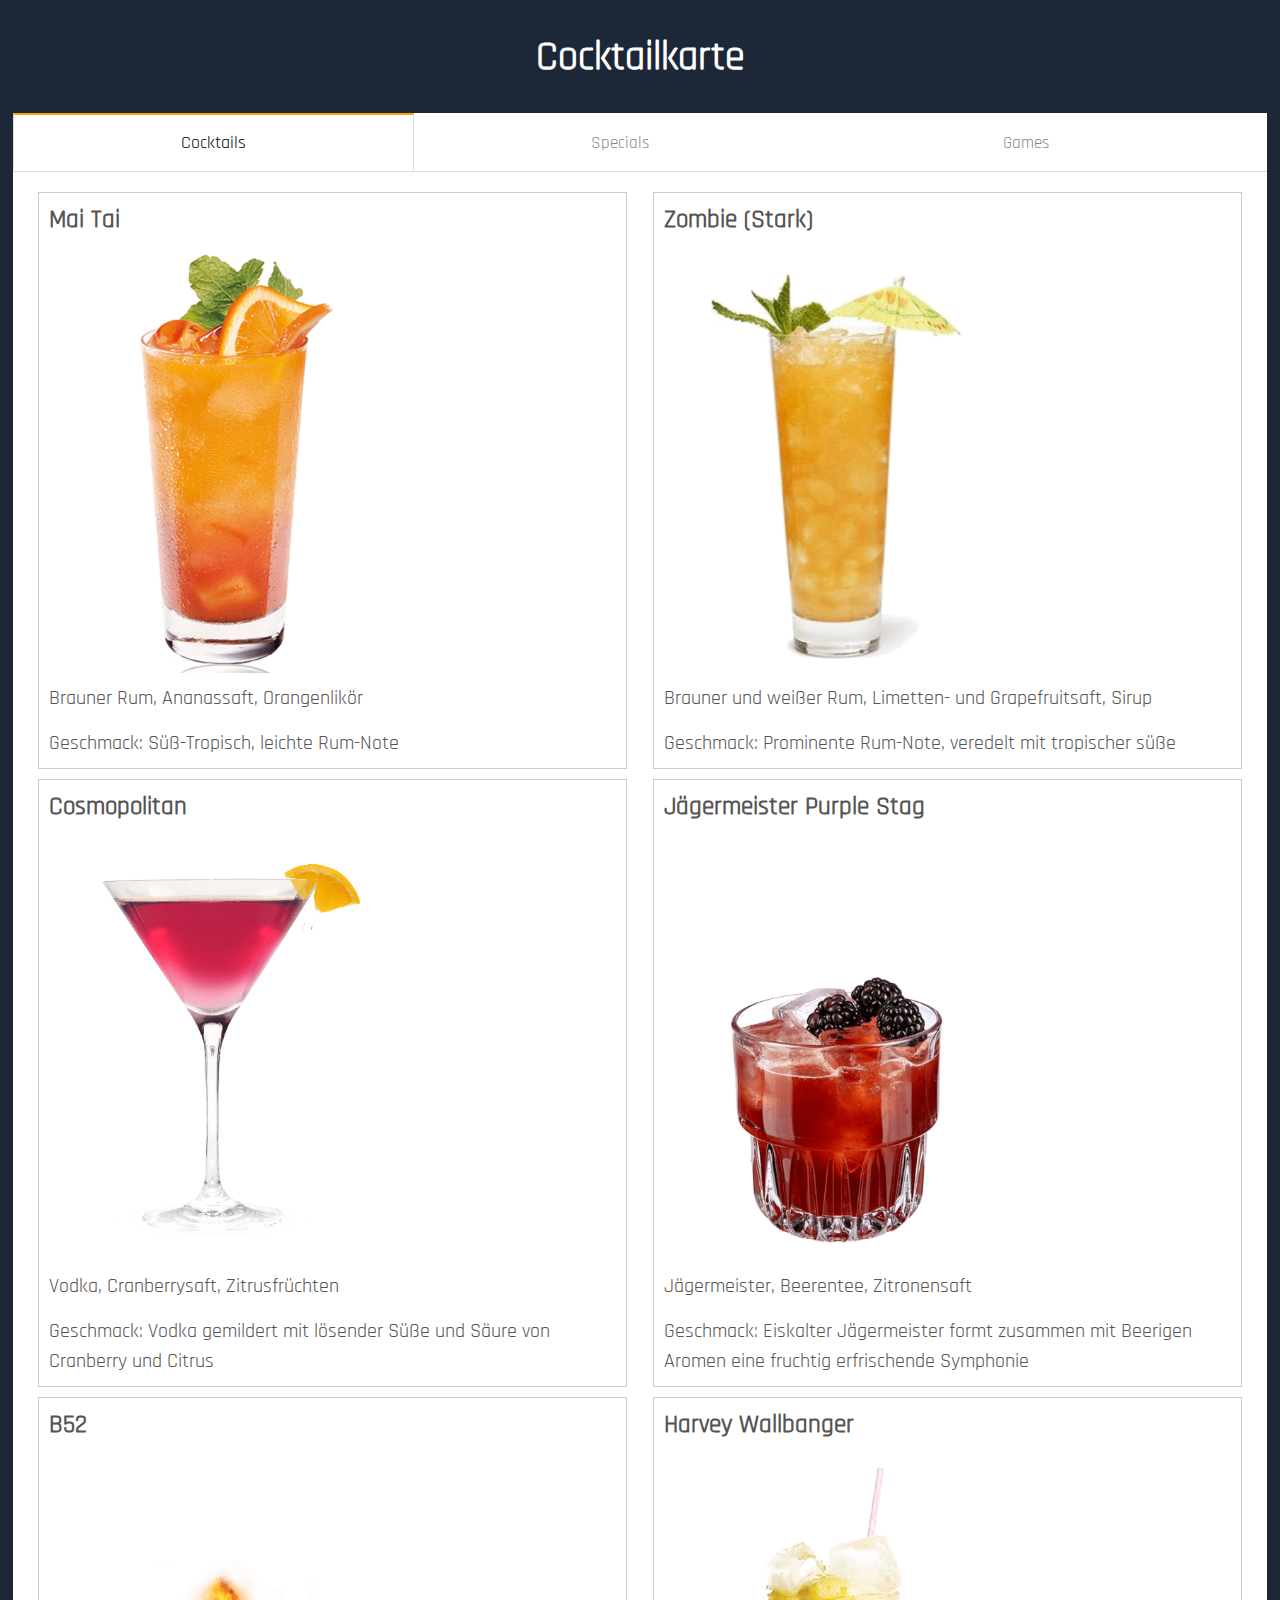
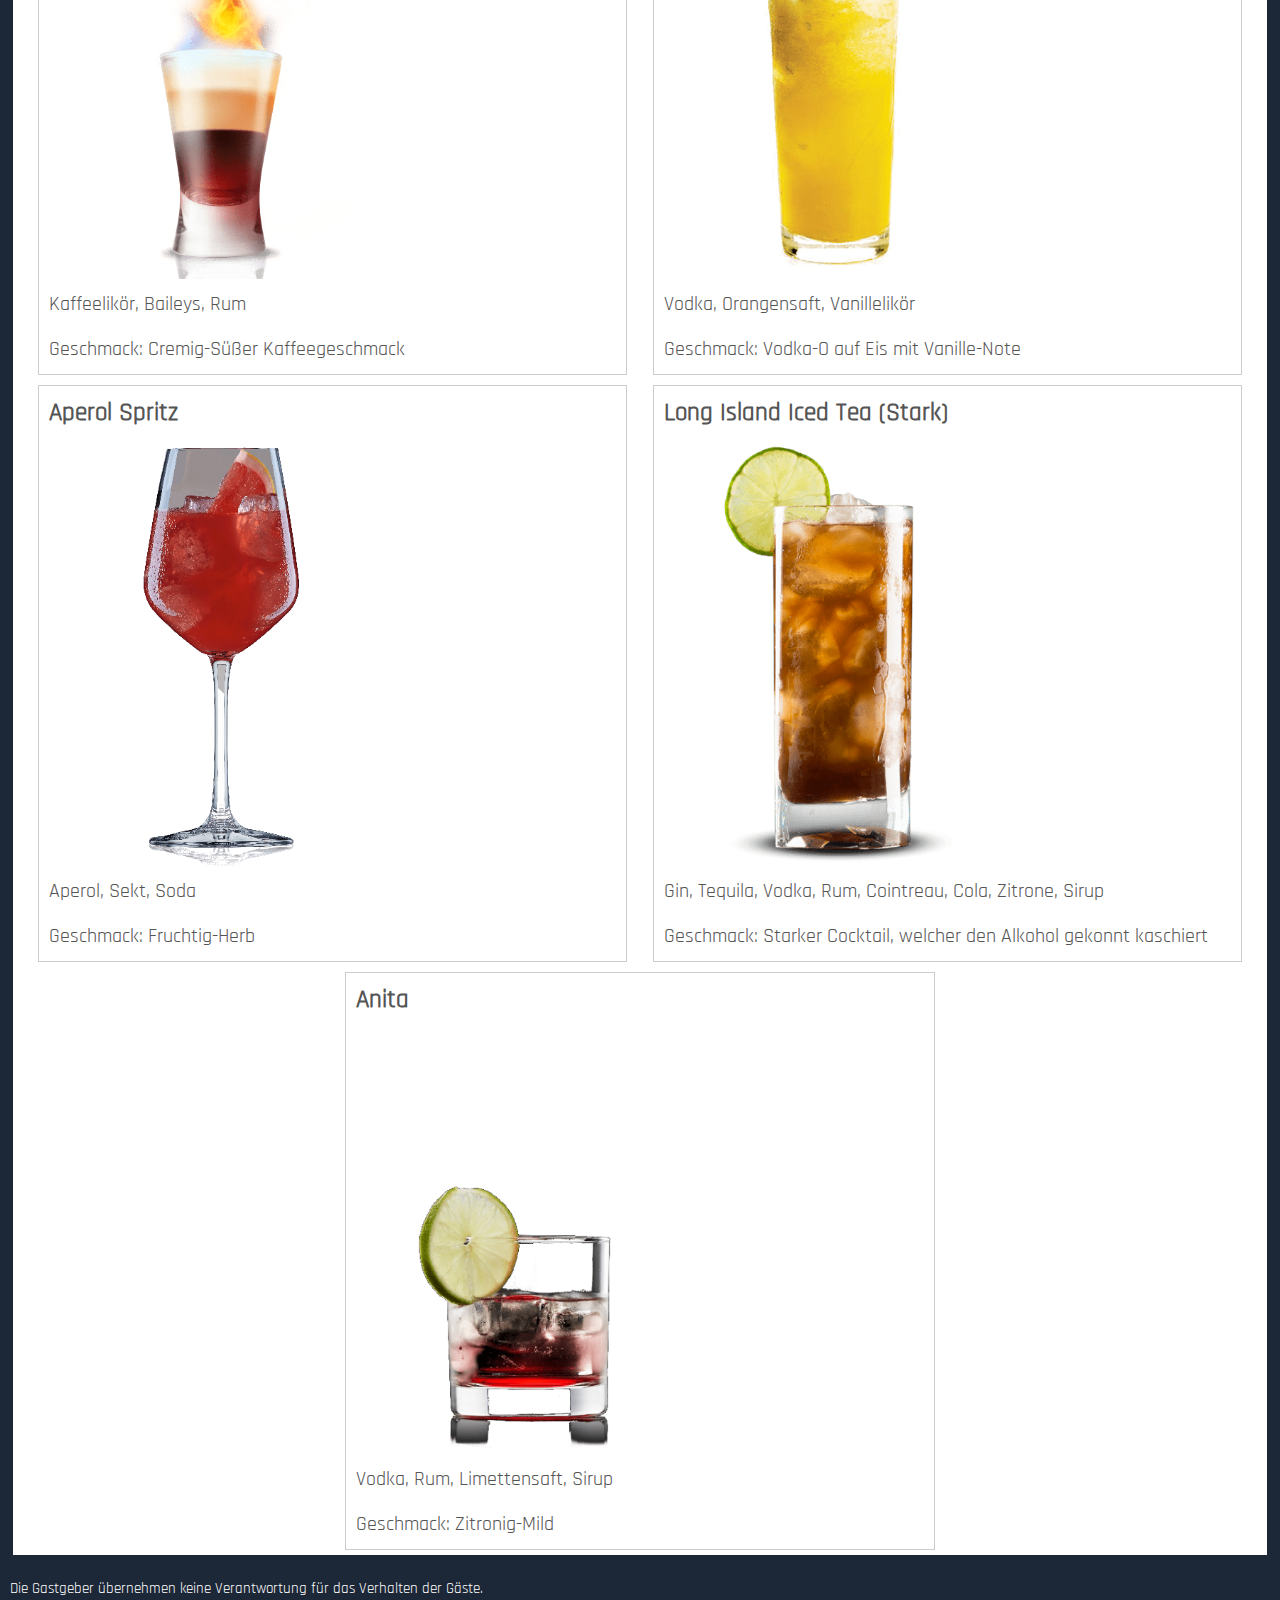
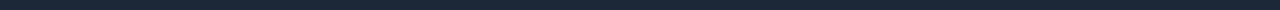
==== index.html @ fa5d76e1 "Removed out of stock" ====
<!doctype html>
<html class="no-js" lang="de">

<head>
  <meta charset="utf-8">

  <meta name="description" content="">
  <meta name="viewport" content="width=device-width, initial-scale=1">

  <meta property="og:title" content="">
  <meta property="og:type" content="">
  <meta property="og:url" content="">
  <meta property="og:image" content="">

  <link rel="manifest" href="site.webmanifest">
  <link rel="apple-touch-icon" href="icon.png">

  <link rel="stylesheet" href="css/normalize.css">
  <link rel="stylesheet" href="css/main.css">

  <meta name="theme-color" content="#fafafa">
  <title>Cocktailkarte</title>
  <style>
    /* Fonts */

    @font-face {
      font-family: 'Rajdhani';
      src: url(fonts/Rajdhani-Regular.ttf) format("truetype");
    }

    body {
      font-family: Rajdhani, sans-serif;
    }

    h1 {
      text-align: center;
      margin-top: 30px;
      font-size: 40px;
      color: #ffffff;
    }

    h2 {
      color: #cc0000;
      margin-top: 40px;
      margin-bottom: 10px;
    }
  </style>
</head>

<body>
<!DOCTYPE html>

<!-- Überschrift -->
<h1>Cocktailkarte</h1>

<main>

  <input id="tab1" type="radio" name="tabs" checked>
  <label for="tab1">Cocktails</label>

  <input id="tab2" type="radio" name="tabs">
  <label for="tab2">Specials</label>

  <input id="tab3" type="radio" name="tabs">
  <label for="tab3">Games</label>

  <!-- Cocktails -->
  <section id="content1">
    <div class="container">

      <div class="row">
        <div class="card">
          <h3>Mai Tai</h3>
          <img src="img/maitai.png" alt="Mai Tai">
          <p>Brauner Rum, Ananassaft, Orangenlikör</p>
          <p class="taste">Geschmack: Süß-Tropisch, leichte Rum-Note</p>
        </div>

        <div class="card">
          <h3>Zombie (Stark)</h3>
          <img src="img/zombie.png" alt="Mai Tai">
          <p>Brauner und weißer Rum, Limetten- und Grapefruitsaft, Sirup</p>
          <p class="taste">Geschmack: Prominente Rum-Note, veredelt mit tropischer süße</p>
        </div>
      </div>

      <div class="row">
        <div class="card">
          <h3>Cosmopolitan</h3>
          <img src="img/cosmopolitan.png" alt="Cosmopolitan">
          <p>Vodka, Cranberrysaft, Zitrusfrüchten</p>
          <p class="taste">Geschmack: Vodka gemildert mit lösender Süße und Säure von Cranberry und Citrus</p>
        </div>

        <div class="card">
          <h3>Jägermeister Purple Stag</h3>
          <img src="img/purplestag.png" alt="Jägermeister Purple Stag">
          <p>Jägermeister, Beerentee, Zitronensaft</p>
          <p class="taste">Geschmack: Eiskalter Jägermeister formt zusammen mit Beerigen Aromen eine fruchtig erfrischende Symphonie</p>
        </div>
      </div>

      <div class="row">
        <div class="card">
          <h3>B52</h3>
          <img src="img/b52.png" alt="B52">
          <p>Kaffeelikör, Baileys, Rum</p>
          <p class="taste">Geschmack: Cremig-Süßer Kaffeegeschmack</p>
        </div>

        <div class="card">
          <h3>Harvey Wallbanger</h3>
          <img src="img/harveywallbanger.png" alt="Harvey Wallbanger">
          <p>Vodka, Orangensaft, Vanillelikör</p>
          <p class="taste">Geschmack: Vodka-O auf Eis mit Vanille-Note</p>
        </div>
      </div>

      <div class="row">
        <div class="card">
          <h3>Aperol Spritz</h3>
          <img src="img/campariamalfi.png" alt="Aperol Spritz">
          <p>Aperol, Sekt, Soda</p>
          <p class="taste">Geschmack: Fruchtig-Herb</p>
        </div>

        <div class="card">
          <h3>Long Island Iced Tea (Stark)</h3>
          <img src="img/longislandicedtea.png" alt="Long Island Iced Tea">
          <p>Gin, Tequila, Vodka, Rum, Cointreau, Cola, Zitrone, Sirup</p>
          <p class="taste">Geschmack: Starker Cocktail, welcher den Alkohol gekonnt kaschiert</p>
        </div>
      </div>

      <div class="row">
        <div class="card">
          <h3>Anita</h3>
          <img src="img/anita.png" alt="Anita">
          <p>Vodka, Rum, Limettensaft, Sirup</p>
          <p class="taste">Geschmack: Zitronig-Mild</p>
        </div>
      </div>
    </div>
  </section>

  <!-- Specials -->
  <section id="content2">
    <div class="row">
      <div class="card">
        <h3>Nörten-Hardenberger</h3>
        <img src="img/noerten.png" alt="Nörten-Hardenberger">
        <p>Sehr gutes, preisgünstiges Bier</p>
        <p class="taste">Geschmack: Süffig leichter Pils-Geschmack</p>
      </div>

      <div class="card">
        <h3>Jägermeister</h3>
        <img src="img/jaegermeister.png" alt="Jägermeister">
        <p>Der Kräuterlikör</p>
        <p class="taste">Geschmack: 56 Kräuter vereint in einer geheimen Rezeptur sorgen seit Jahrzehnten für ein
          exorbitantes Geschmackserlebnis
        </p>
      </div>
    </div>

    <div class="row">
      <div class="card">
        <h3>Turbine</h3>
        <img src="img/C2-Intox.png" alt="Turbine">
        <p>Doppelkorn, Krümeltee, Wasser</p>
        <p class="taste">Geschmack: Sehr süß, sehr stark</p>
      </div>
    </div>

  </section>

  <!-- Games -->
  <section id="content3">
    <div class="row">
      <div class="card">
        <h3>Mario-Kart 8 Deluxe</h3>
        <img src="img/mk8.png" alt="Mario-Kart 8 Deluxe">
      </div>

      <div class="card">
        <h3>Street Fighter III: Third Strike</h3>
        <img src="img/3rd%20strike.png" alt="Street Fighter III: Third Strike">
      </div>
    </div>

    <div class="row">
      <div class="card">
        <h3>Mortal Kombat X</h3>
        <img src="img/mortalkombat.png" alt="Mortal Kombat X">
      </div>
    </div>
  </section>

</main>

<!-- Disclaimer -->
<footer>Die Gastgeber übernehmen keine Verantwortung für das Verhalten der Gäste.</footer>

</body>
</html>
---- css/main.css ----
/*! HTML5 Boilerplate v8.0.0 | MIT License | https://html5boilerplate.com/ */

/* main.css 2.1.0 | MIT License | https://github.com/h5bp/main.css#readme */

/* ==========================================================================
   Base styles: opinionated defaults
   ========================================================================== */

html {
  color: #222;
  line-height: 1.4;
  font-size: 20px;
}

.row {
  display: flex;
  justify-content: space-evenly;
  margin-bottom: 5px;
}

.timpr {
  color: #222;
  line-height: 1.4;
  font-size: 20px;
  text-align: center;
  margin-top: 30px;
}

.card {
  width: 47%;
  border: 1px solid #ccc;
  padding: 10px;
  margin-bottom: 5px;
  overflow:hidden;
}

.card img{
  /*style="object-fit: cover; width: 200px; height: 350px;"*/
  position: relative;
  left: 30px;
  width: 50%;
  margin: 10px 0;
  border-radius: 8px;
  transition: transform .2s;
}

.card img:hover{
  transform: scale(1.1);
}

.card h3 {
  margin-top: 0;
  font-size: 25px;
}

.card p {
  margin-bottom: 0;
  font-size: 20px;
}

.card .taste {
  margin-top: 15px;
  position: relative;

}

/*########### TABS ############*/

*, *:before, *:after {
  margin: 0;
  padding: 0;
  box-sizing: border-box;
}

html, body {
  height: 100%;
}

body {
  color: #555;
  background: #1C2737;
}

p {
  margin: 0 0 20px;
  line-height: 1.5;
}

footer {
  color: #ffffff;
  font-size: 15px;
  margin: 0 0 20px;
  line-height: 1.5;
  padding: 10px;
}

main {
  min-width: 320px;
  padding: 0;
  margin: 1%;
  background: #fff;
}

section {
  display: none;
  font-size: 20px;
  padding: 20px 0 0;
  border-top: 1px solid #ddd;
}

input {
  display: none;
}

label {
  width: 32%;
  display: inline-block;
  font-size: 17px;
  margin: 0 0 -1px;
  padding: 15px 25px;
  text-align: center;
  color: #888;
  border: 1px solid transparent;
}

label:hover {
  color: #888;
  cursor: pointer;
}

input:checked + label {
  color: #000;
  font-size: 18px;
  border: 1px solid #ddd;
  border-top: 2px solid orange;
  border-bottom: 1px solid #fff;
}

#tab1:checked ~ #content1,
#tab2:checked ~ #content2,
#tab3:checked ~ #content3 {
  display: block;
}

@media screen and (max-width: 50px) {
  label {
    font-size: 0;
  }

  label:before {
    margin: 0;
    font-size: 18px;
  }
}
@media screen and (max-width: 400px) {
  label {
    padding: 15px;
  }
}

/*########### TABS END ###############*/

/* Go from zero to full opacity */
@keyframes fadeEffect {
  from {opacity: 0;}
  to {opacity: 1;}
}

/*
 * Customize the background color to match your design.
 */

::-moz-selection {
  background: #b3d4fc;
  text-shadow: none;
}

::selection {
  background: #b3d4fc;
  text-shadow: none;
}

/*
 * A better looking default horizontal rule
 */

hr {
  display: block;
  height: 1px;
  border: 0;
  border-top: 1px solid #ccc;
  margin: 1em 0;
  padding: 0;
}

/*
 * Remove the gap between audio, canvas, iframes,
 * images, videos and the bottom of their containers:
 * https://github.com/h5bp/html5-boilerplate/issues/440
 */

audio,
canvas,
iframe,
img,
svg,
video {
  vertical-align: middle;
}

/*
 * Remove default fieldset styles.
 */

fieldset {
  border: 0;
  margin: 0;
  padding: 0;
}

/*
 * Allow only vertical resizing of textareas.
 */

textarea {
  resize: vertical;
}

/*
 * Hide visually and from screen readers
 */

.hidden,
[hidden] {
  display: none !important;
}

.sr-only {
  border: 0;
  clip: rect(0, 0, 0, 0);
  height: 1px;
  margin: -1px;
  overflow: hidden;
  padding: 0;
  position: absolute;
  white-space: nowrap;
  width: 1px;
  /* 1 */
}

/*
 * Extends the .sr-only class to allow the element
 * to be focusable when navigated to via the keyboard:
 * https://www.drupal.org/node/897638
 */

.sr-only.focusable:active,
.sr-only.focusable:focus {
  clip: auto;
  height: auto;
  margin: 0;
  overflow: visible;
  position: static;
  white-space: inherit;
  width: auto;
}

/*
 * Hide visually and from screen readers, but maintain layout
 */

.invisible {
  visibility: hidden;
}

/*
 * Clearfix: contain floats
 *
 * For modern browsers
 * 1. The space content is one way to avoid an Opera bug when the
 *    `contenteditable` attribute is included anywhere else in the document.
 *    Otherwise it causes space to appear at the top and bottom of elements
 *    that receive the `clearfix` class.
 * 2. The use of `table` rather than `block` is only necessary if using
 *    `:before` to contain the top-margins of child elements.
 */

.clearfix::before,
.clearfix::after {
  content: " ";
  display: table;
}

.clearfix::after {
  clear: both;
}

/* ==========================================================================
   EXAMPLE Media Queries for Responsive Design.
   These examples override the primary ('mobile first') styles.
   Modify as content requires.
   ========================================================================== */

@media only screen and (min-width: 35em) {
  /* Style adjustments for viewports that meet the condition */
}

@media print,
  (-webkit-min-device-pixel-ratio: 1.25),
  (min-resolution: 1.25dppx),
  (min-resolution: 120dpi) {
  /* Style adjustments for high resolution devices */
}

/* ==========================================================================
   Print styles.
   Inlined to avoid the additional HTTP request:
   https://www.phpied.com/delay-loading-your-print-css/
   ========================================================================== */

@media print {
  *,
  *::before,
  *::after {
    background: #fff !important;
    color: #000 !important;
    /* Black prints faster */
    box-shadow: none !important;
    text-shadow: none !important;
  }

  a,
  a:visited {
    text-decoration: underline;
  }

  a[href]::after {
    content: " (" attr(href) ")";
  }

  abbr[title]::after {
    content: " (" attr(title) ")";
  }

  /*
   * Don't show links that are fragment identifiers,
   * or use the `javascript:` pseudo protocol
   */
  a[href^="#"]::after,
  a[href^="javascript:"]::after {
    content: "";
  }

  pre {
    white-space: pre-wrap !important;
  }

  pre,
  blockquote {
    border: 1px solid #999;
    page-break-inside: avoid;
  }

  thead {
    display: table-header-group;
  }

  tr,
  img {
    page-break-inside: avoid;
  }

  p,
  h2,
  h3 {
    orphans: 3;
    widows: 3;
  }

  h2,
  h3 {
    page-break-after: avoid;
  }
}
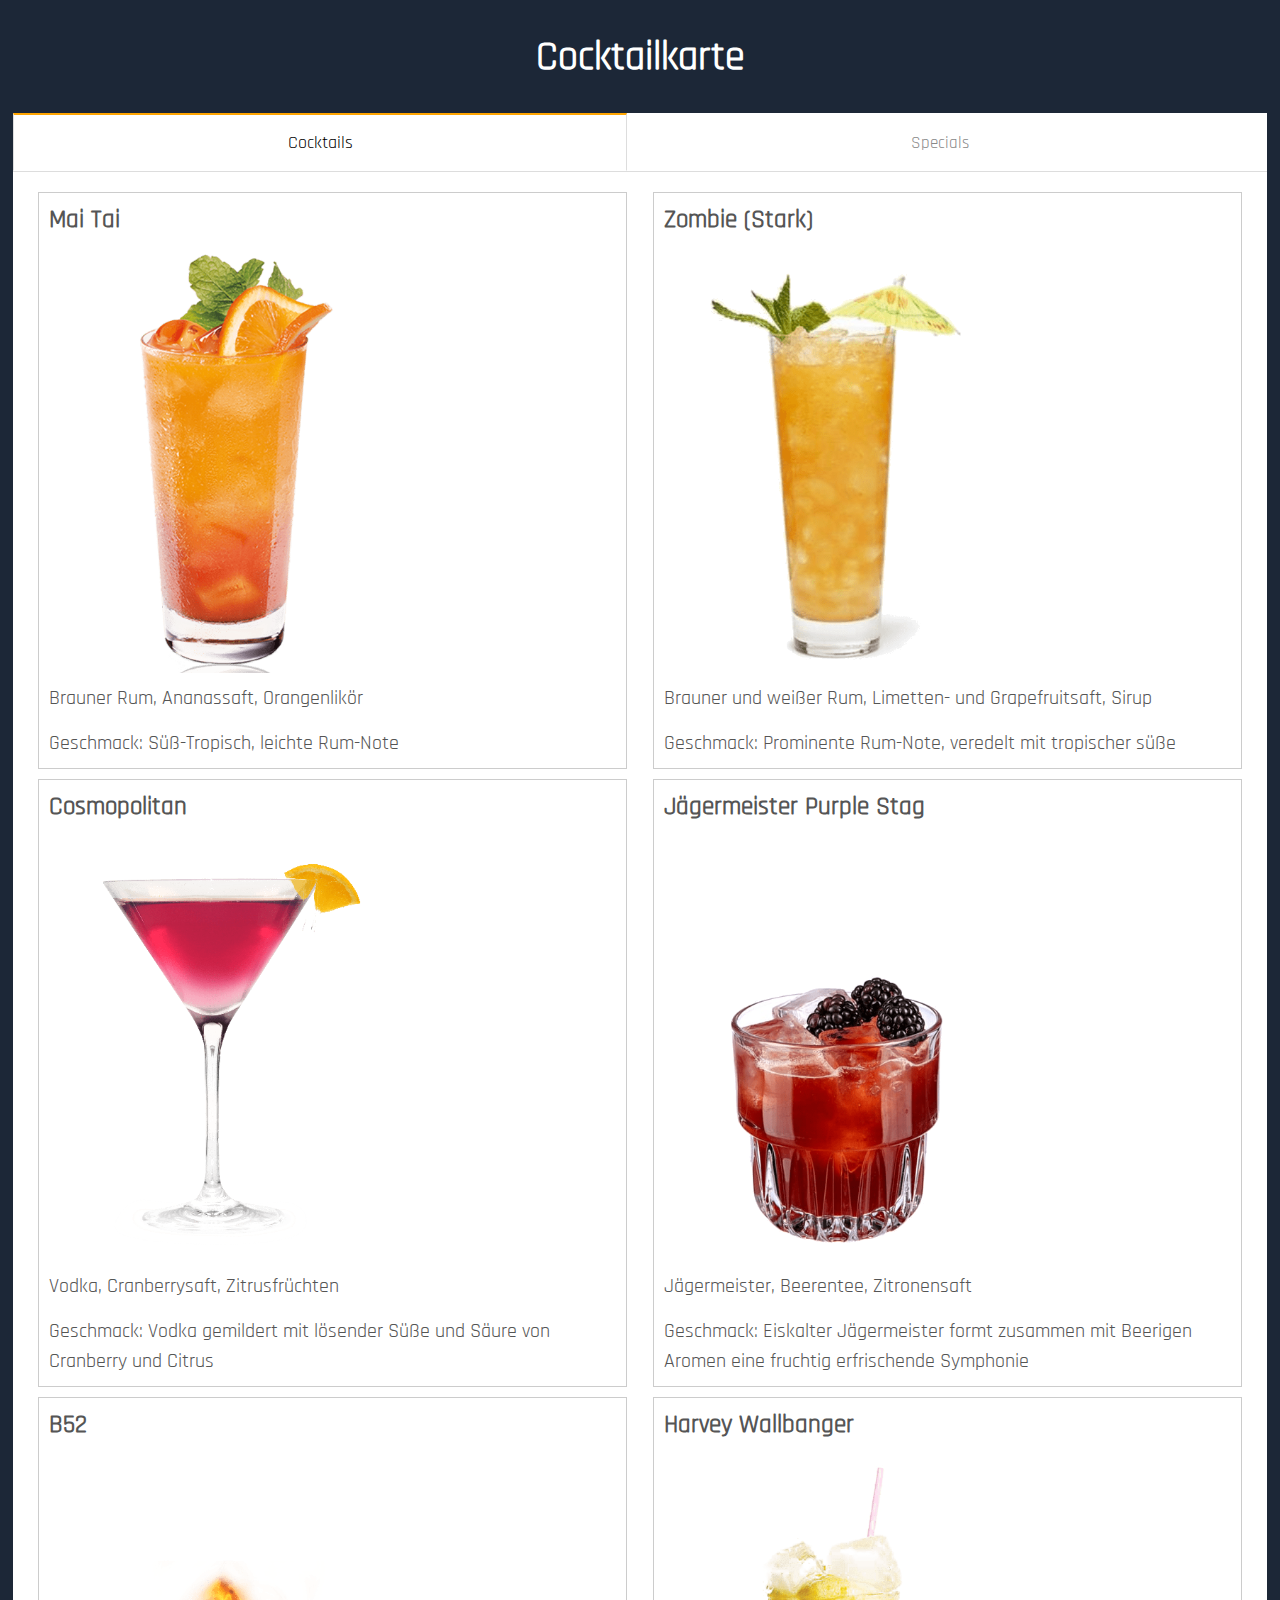
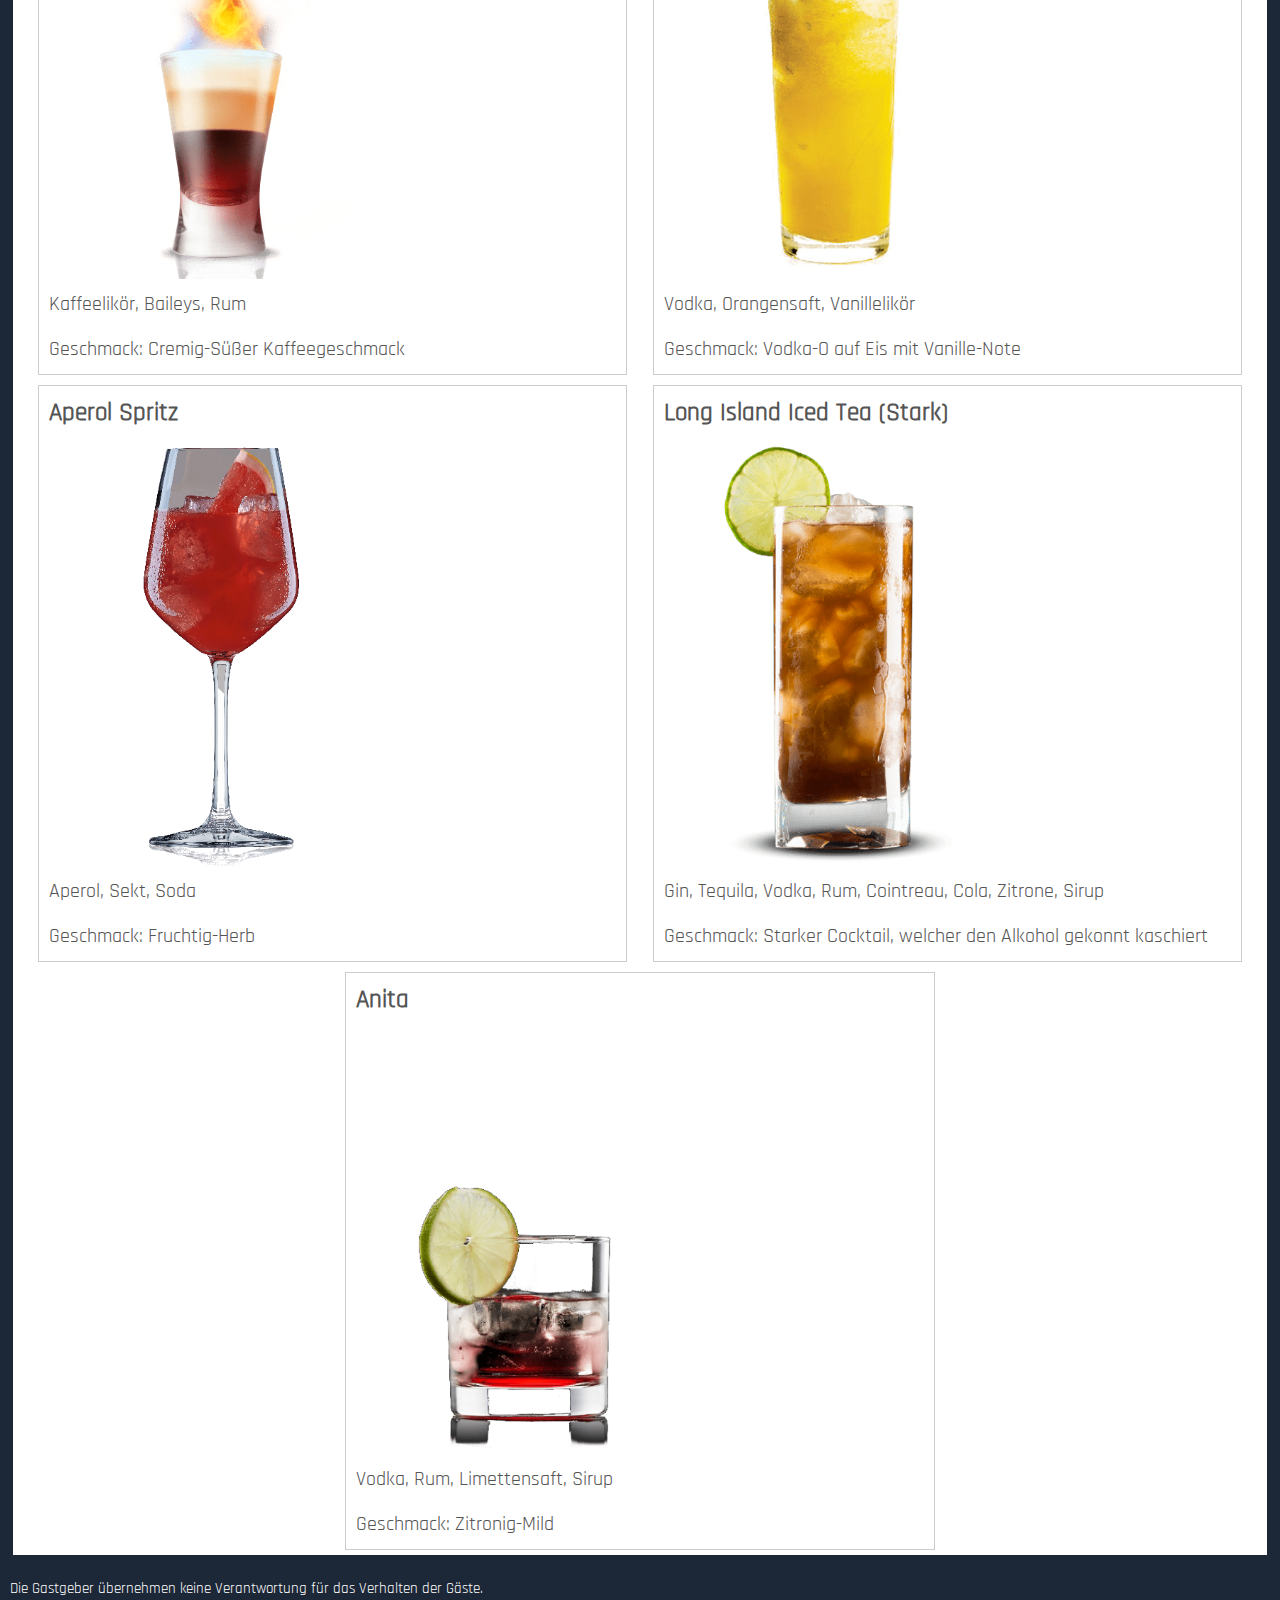
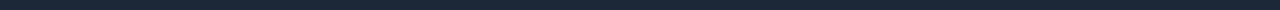
==== commit 862505ea: "Temp remove of games tab" ====
--- a/index.html
+++ b/index.html
@@ -61,8 +61,12 @@
   <input id="tab2" type="radio" name="tabs">
   <label for="tab2">Specials</label>
 
+  <!--
+
   <input id="tab3" type="radio" name="tabs">
   <label for="tab3">Games</label>
+
+  -->
 
   <!-- Cocktails -->
   <section id="content1">
--- a/css/main.css
+++ b/css/main.css
@@ -113,7 +113,7 @@
 }
 
 label {
-  width: 32%;
+  width: 49%; /* Change back to 32% */
   display: inline-block;
   font-size: 17px;
   margin: 0 0 -1px;
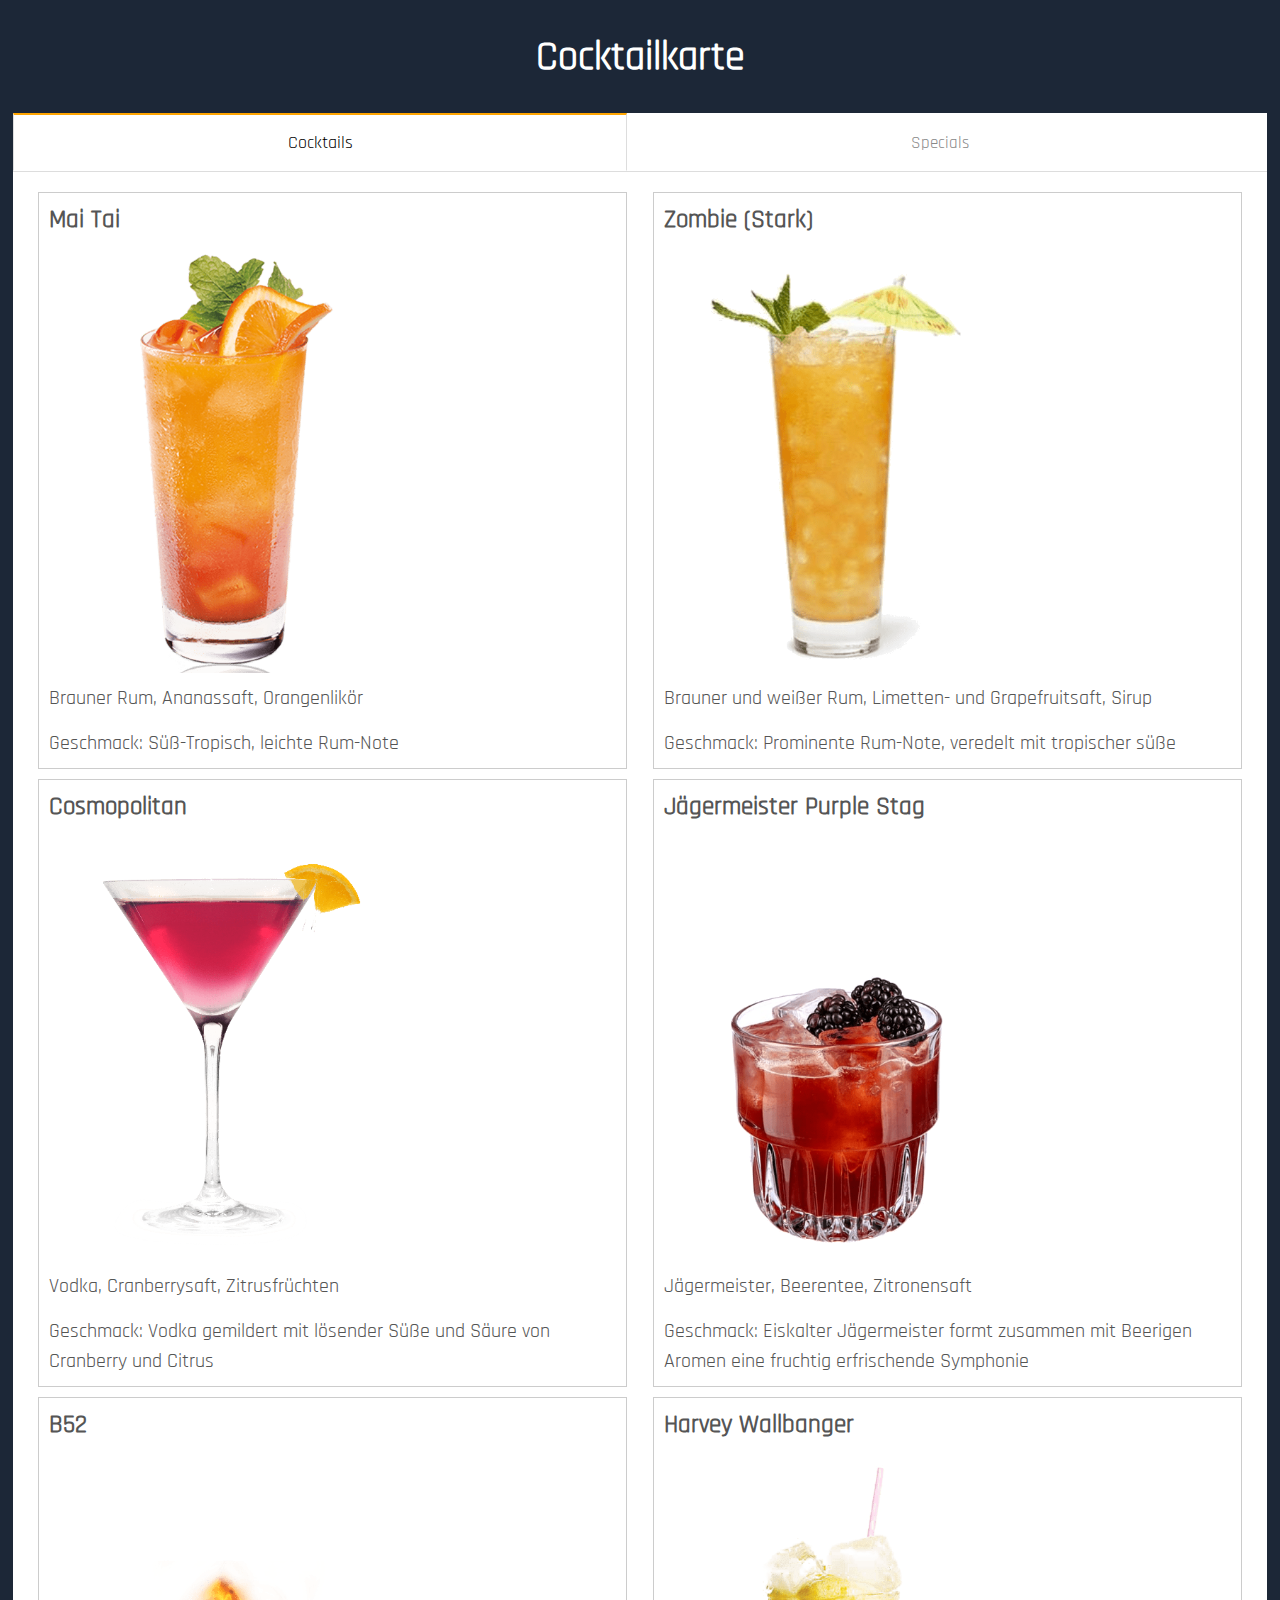
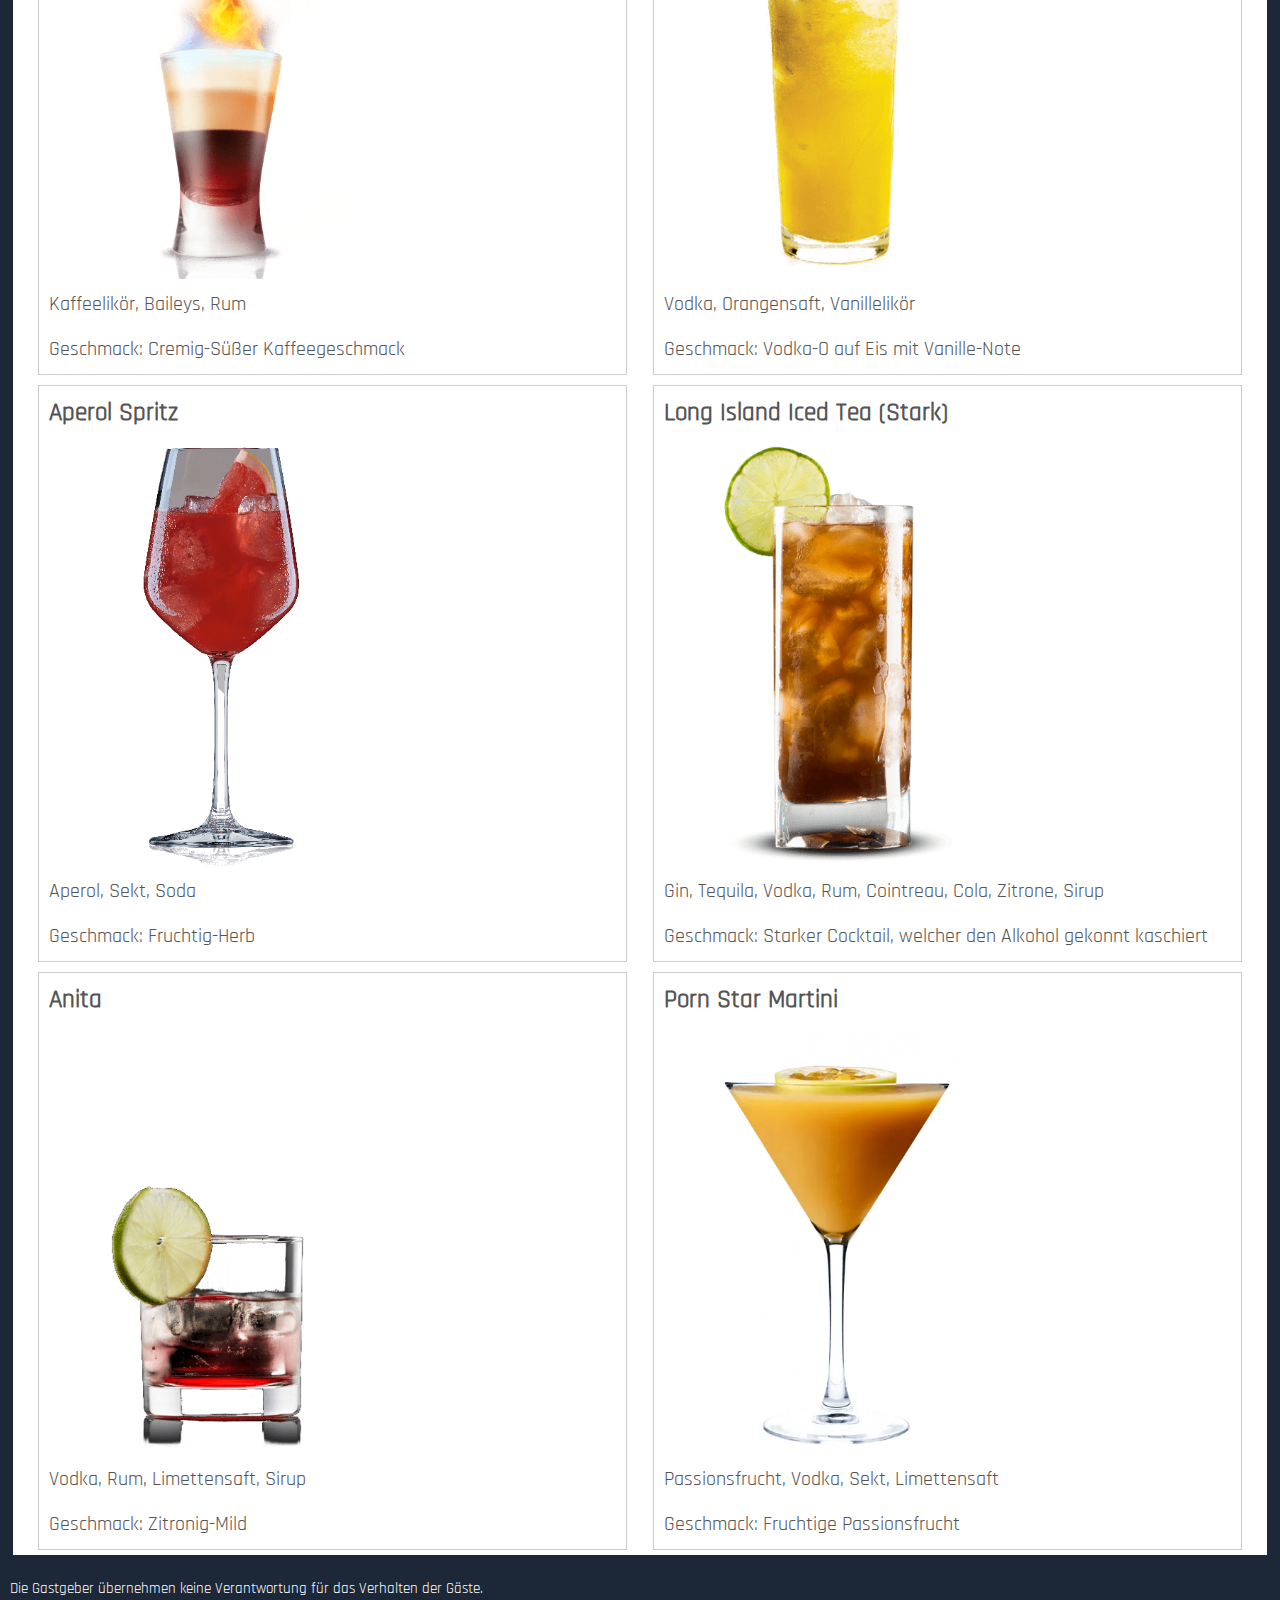
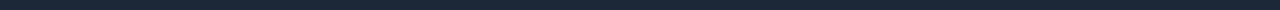
==== commit edeb2399: "Added Porn Star Martini" ====
--- a/index.html
+++ b/index.html
@@ -143,6 +143,13 @@
           <p>Vodka, Rum, Limettensaft, Sirup</p>
           <p class="taste">Geschmack: Zitronig-Mild</p>
         </div>
+
+        <div class="card">
+          <h3>Porn Star Martini</h3>
+          <img src="img/pornstarmartini.png" alt="Porn Star Martini">
+          <p>Passionsfrucht, Vodka, Sekt, Limettensaft</p>
+          <p class="taste">Geschmack: Fruchtige Passionsfrucht</p>
+        </div>
       </div>
     </div>
   </section>
@@ -152,7 +159,7 @@
     <div class="row">
       <div class="card">
         <h3>Nörten-Hardenberger</h3>
-        <img src="img/noerten.png" alt="Nörten-Hardenberger">
+        <img src="img/noerten2.png" alt="Nörten-Hardenberger">
         <p>Sehr gutes, preisgünstiges Bier</p>
         <p class="taste">Geschmack: Süffig leichter Pils-Geschmack</p>
       </div>
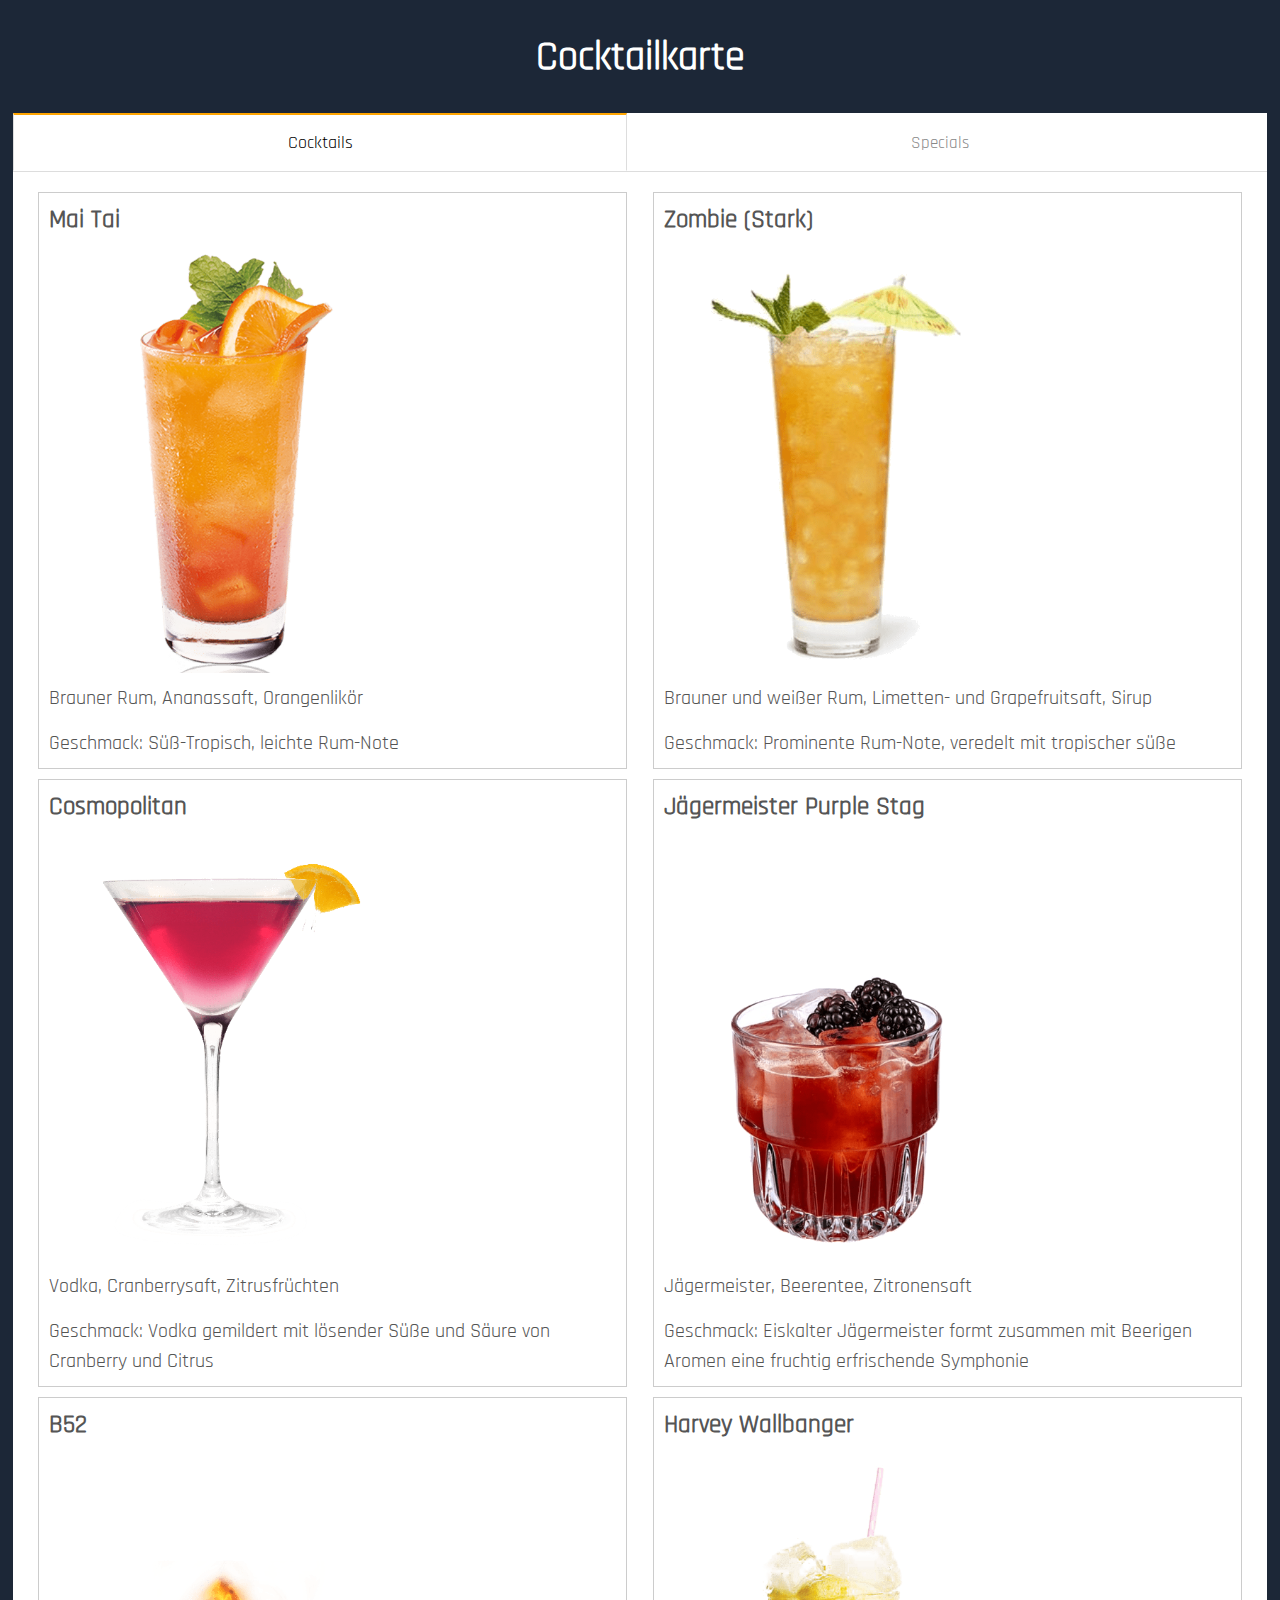
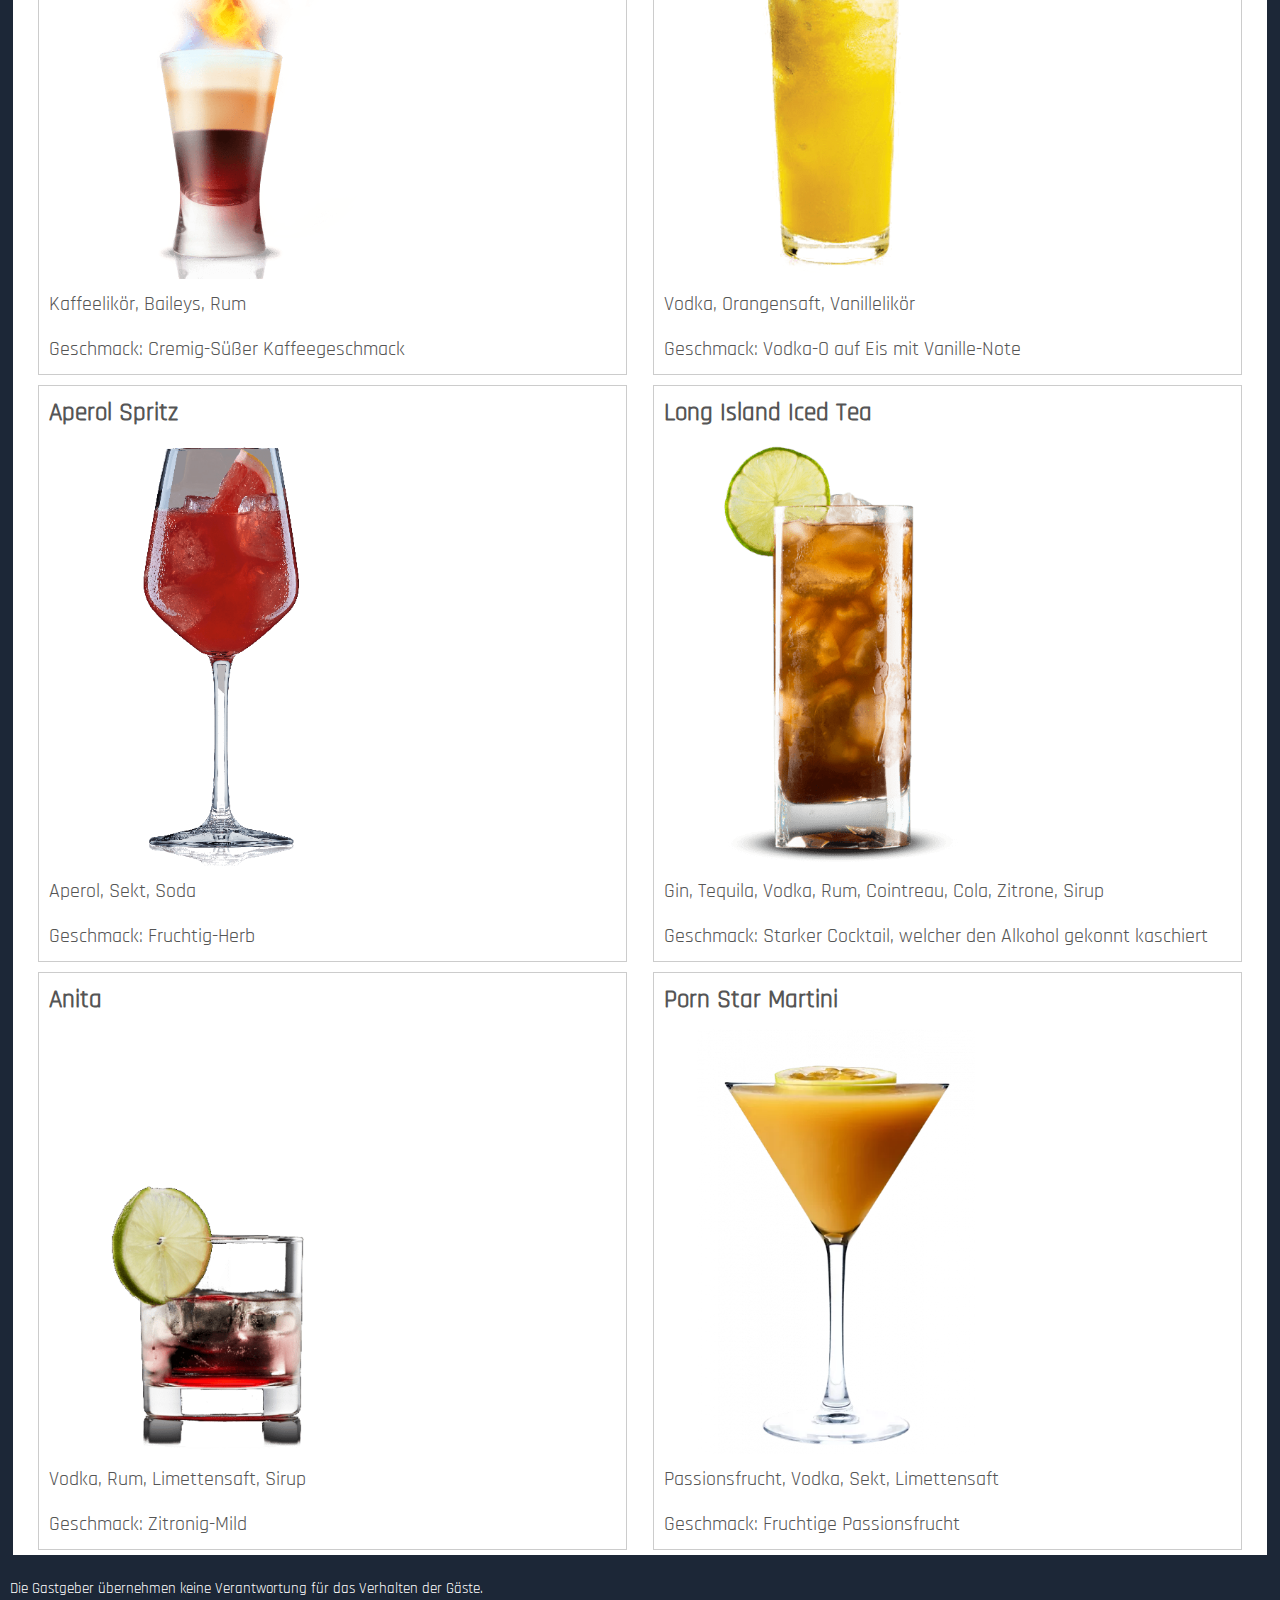
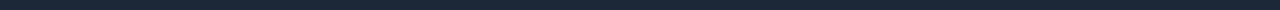
==== commit 67b24190: "Added Licor 43, removed (Stark)" ====
--- a/index.html
+++ b/index.html
@@ -129,7 +129,7 @@
         </div>
 
         <div class="card">
-          <h3>Long Island Iced Tea (Stark)</h3>
+          <h3>Long Island Iced Tea</h3>
           <img src="img/longislandicedtea.png" alt="Long Island Iced Tea">
           <p>Gin, Tequila, Vodka, Rum, Cointreau, Cola, Zitrone, Sirup</p>
           <p class="taste">Geschmack: Starker Cocktail, welcher den Alkohol gekonnt kaschiert</p>
@@ -176,11 +176,20 @@
 
     <div class="row">
       <div class="card">
+        <h3>Licor 43</h3>
+        <img src="img/licor43.png" alt="Licor 43">
+        <p>Vanillelikör</p>
+        <p class="taste">Geschmack: Vanillemilch mit leichter Alkoholnote
+        </p>
+      </div>
+
+      <div class="card">
         <h3>Turbine</h3>
         <img src="img/C2-Intox.png" alt="Turbine">
         <p>Doppelkorn, Krümeltee, Wasser</p>
         <p class="taste">Geschmack: Sehr süß, sehr stark</p>
       </div>
+
     </div>
 
   </section>
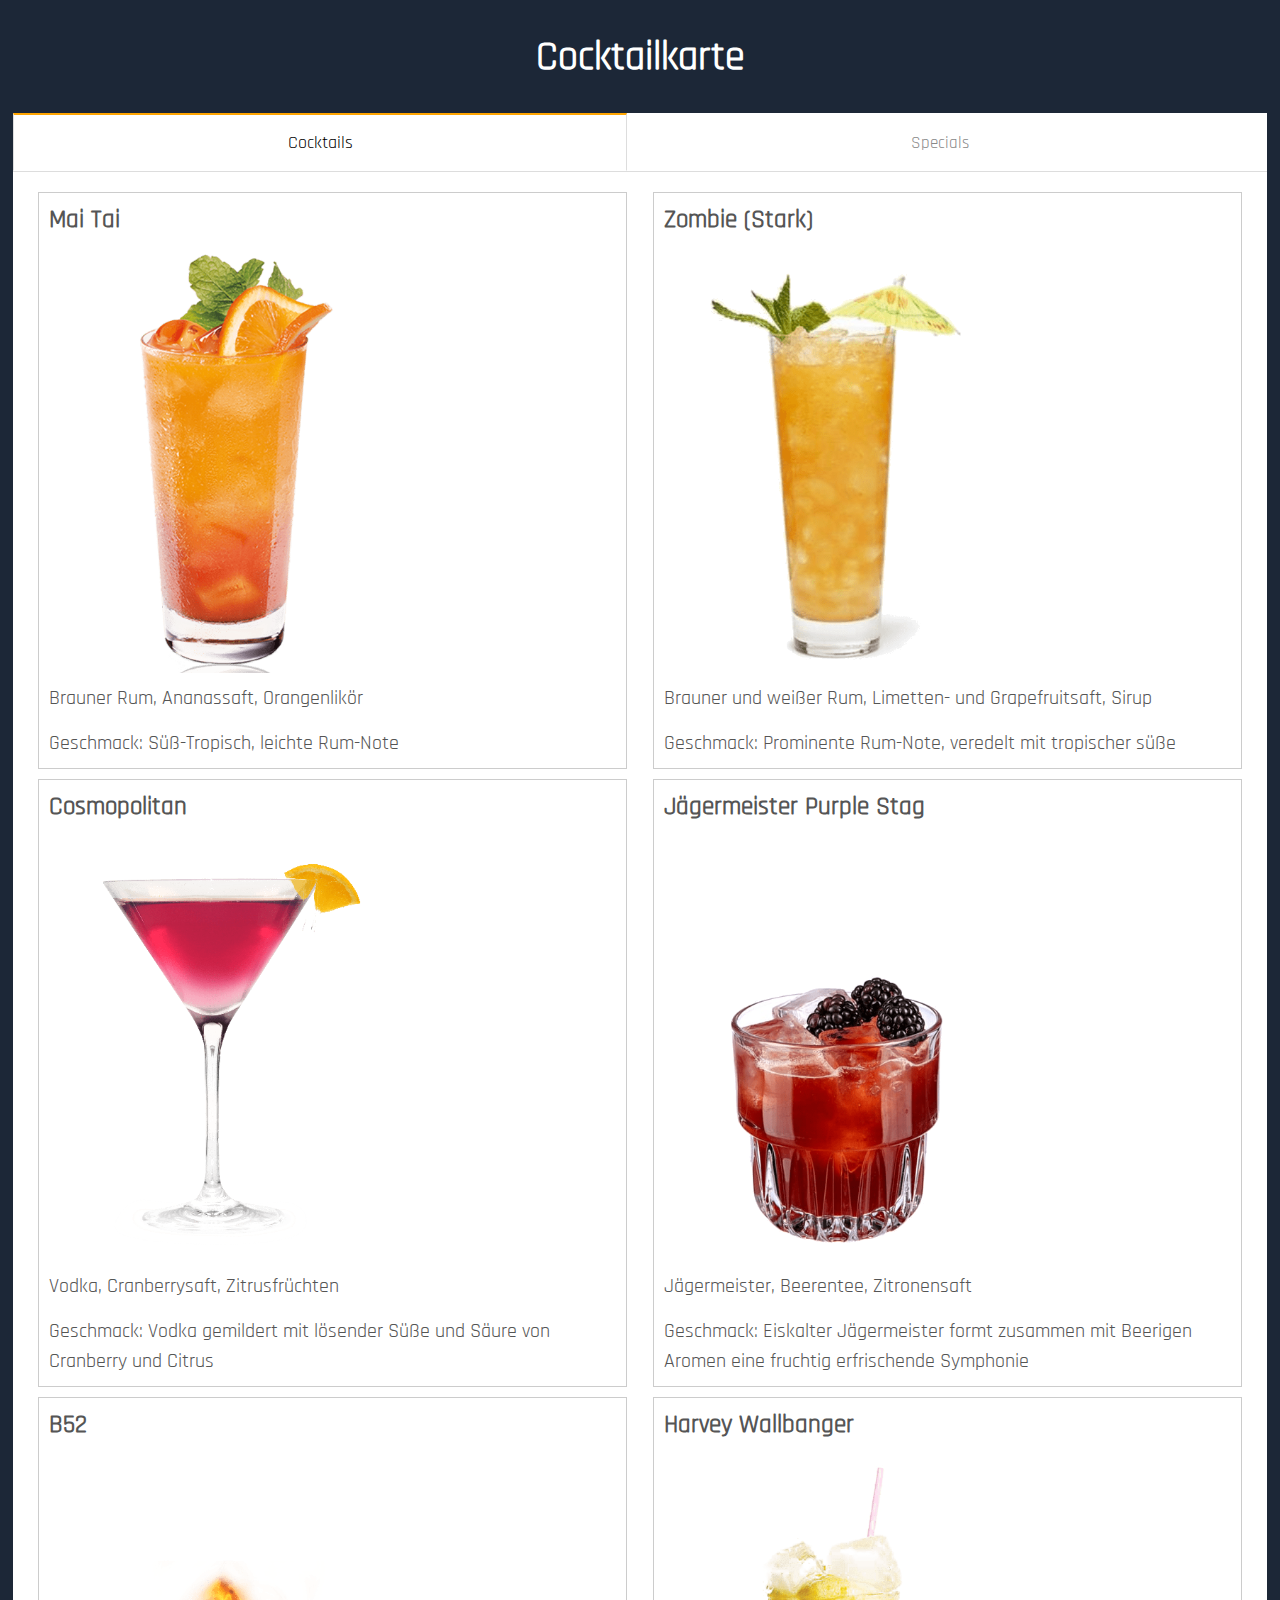
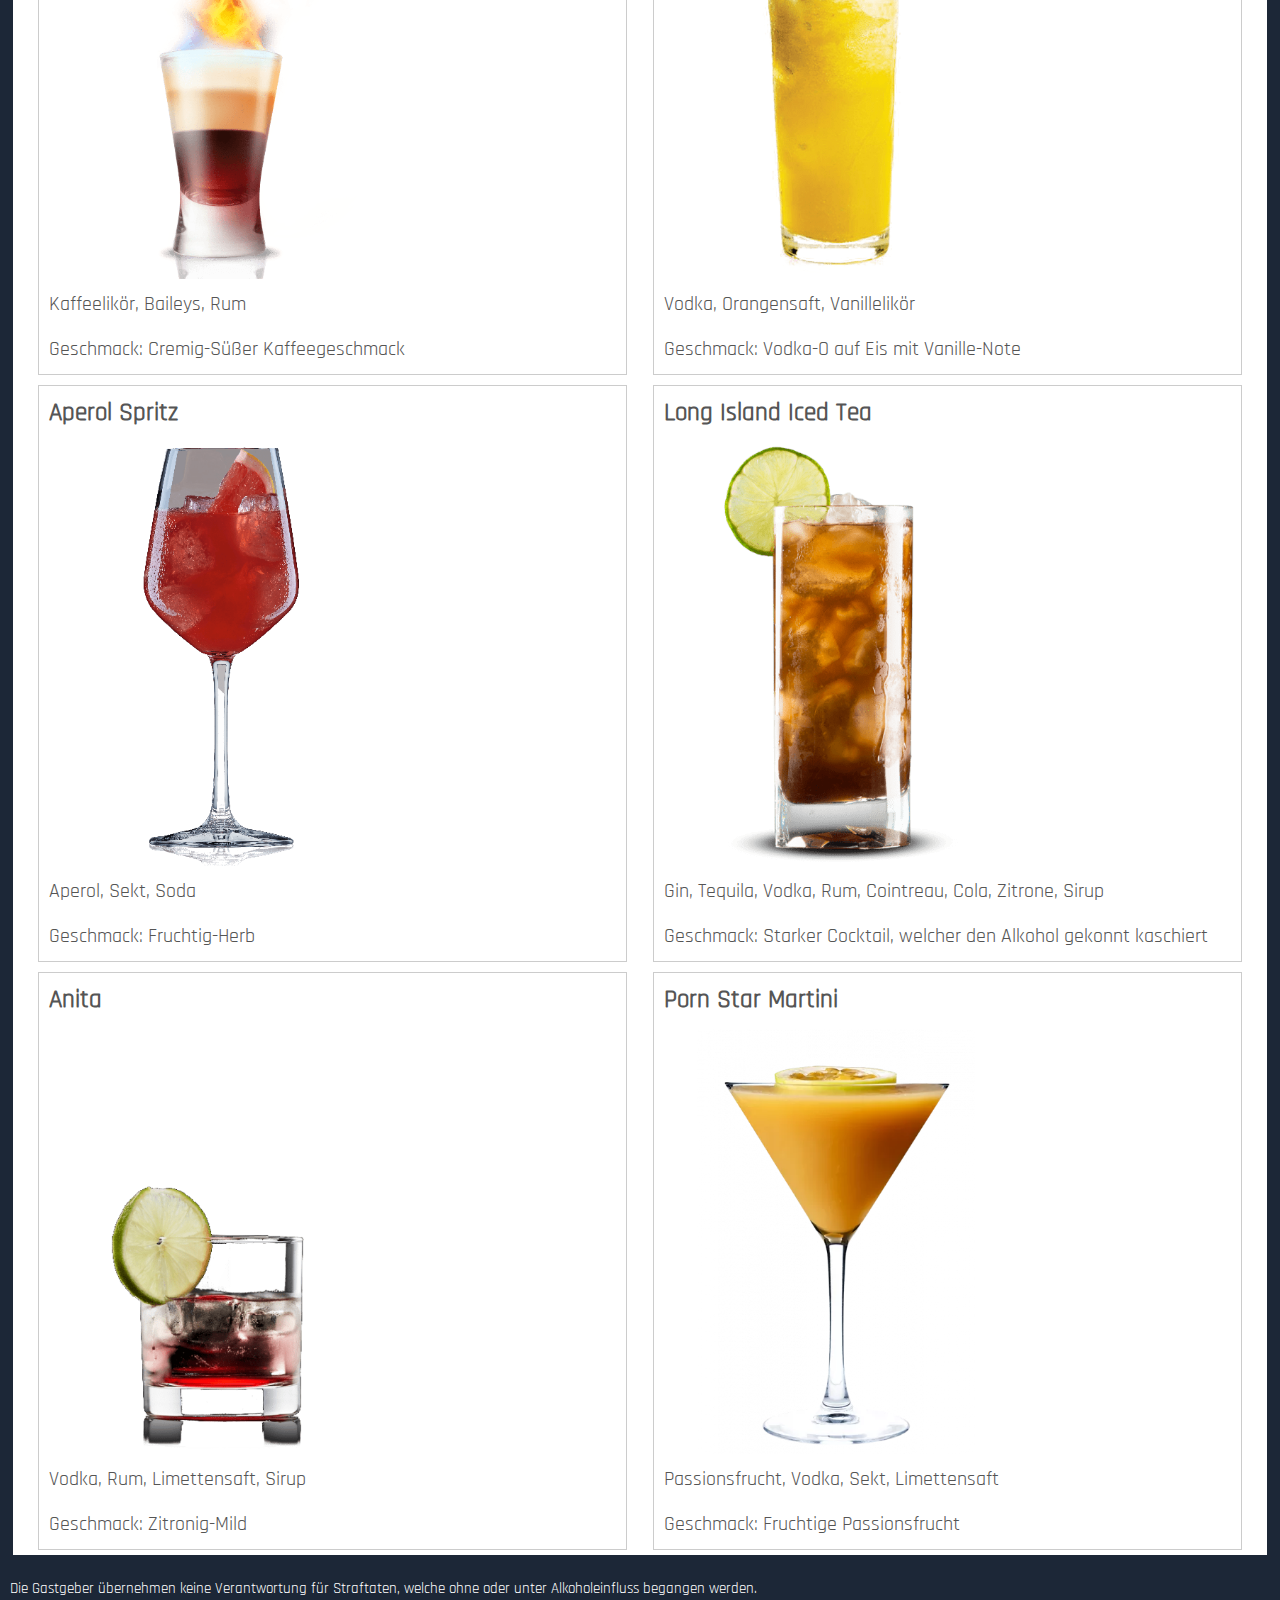
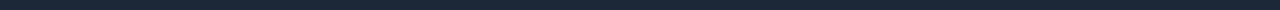
==== commit 4fe61810: "Fixed favicon" ====
--- a/index.html
+++ b/index.html
@@ -13,7 +13,8 @@
   <meta property="og:image" content="">
 
   <link rel="manifest" href="site.webmanifest">
-  <link rel="apple-touch-icon" href="icon.png">
+  <link rel="apple-touch-icon" href="/icon.png">
+  <link rel="icon" href="icon.png">
 
   <link rel="stylesheet" href="css/normalize.css">
   <link rel="stylesheet" href="css/main.css">
@@ -219,7 +220,7 @@
 </main>
 
 <!-- Disclaimer -->
-<footer>Die Gastgeber übernehmen keine Verantwortung für das Verhalten der Gäste.</footer>
+<footer>Die Gastgeber übernehmen keine Verantwortung für Straftaten, welche ohne oder unter Alkoholeinfluss begangen werden.</footer>
 
 </body>
 </html>
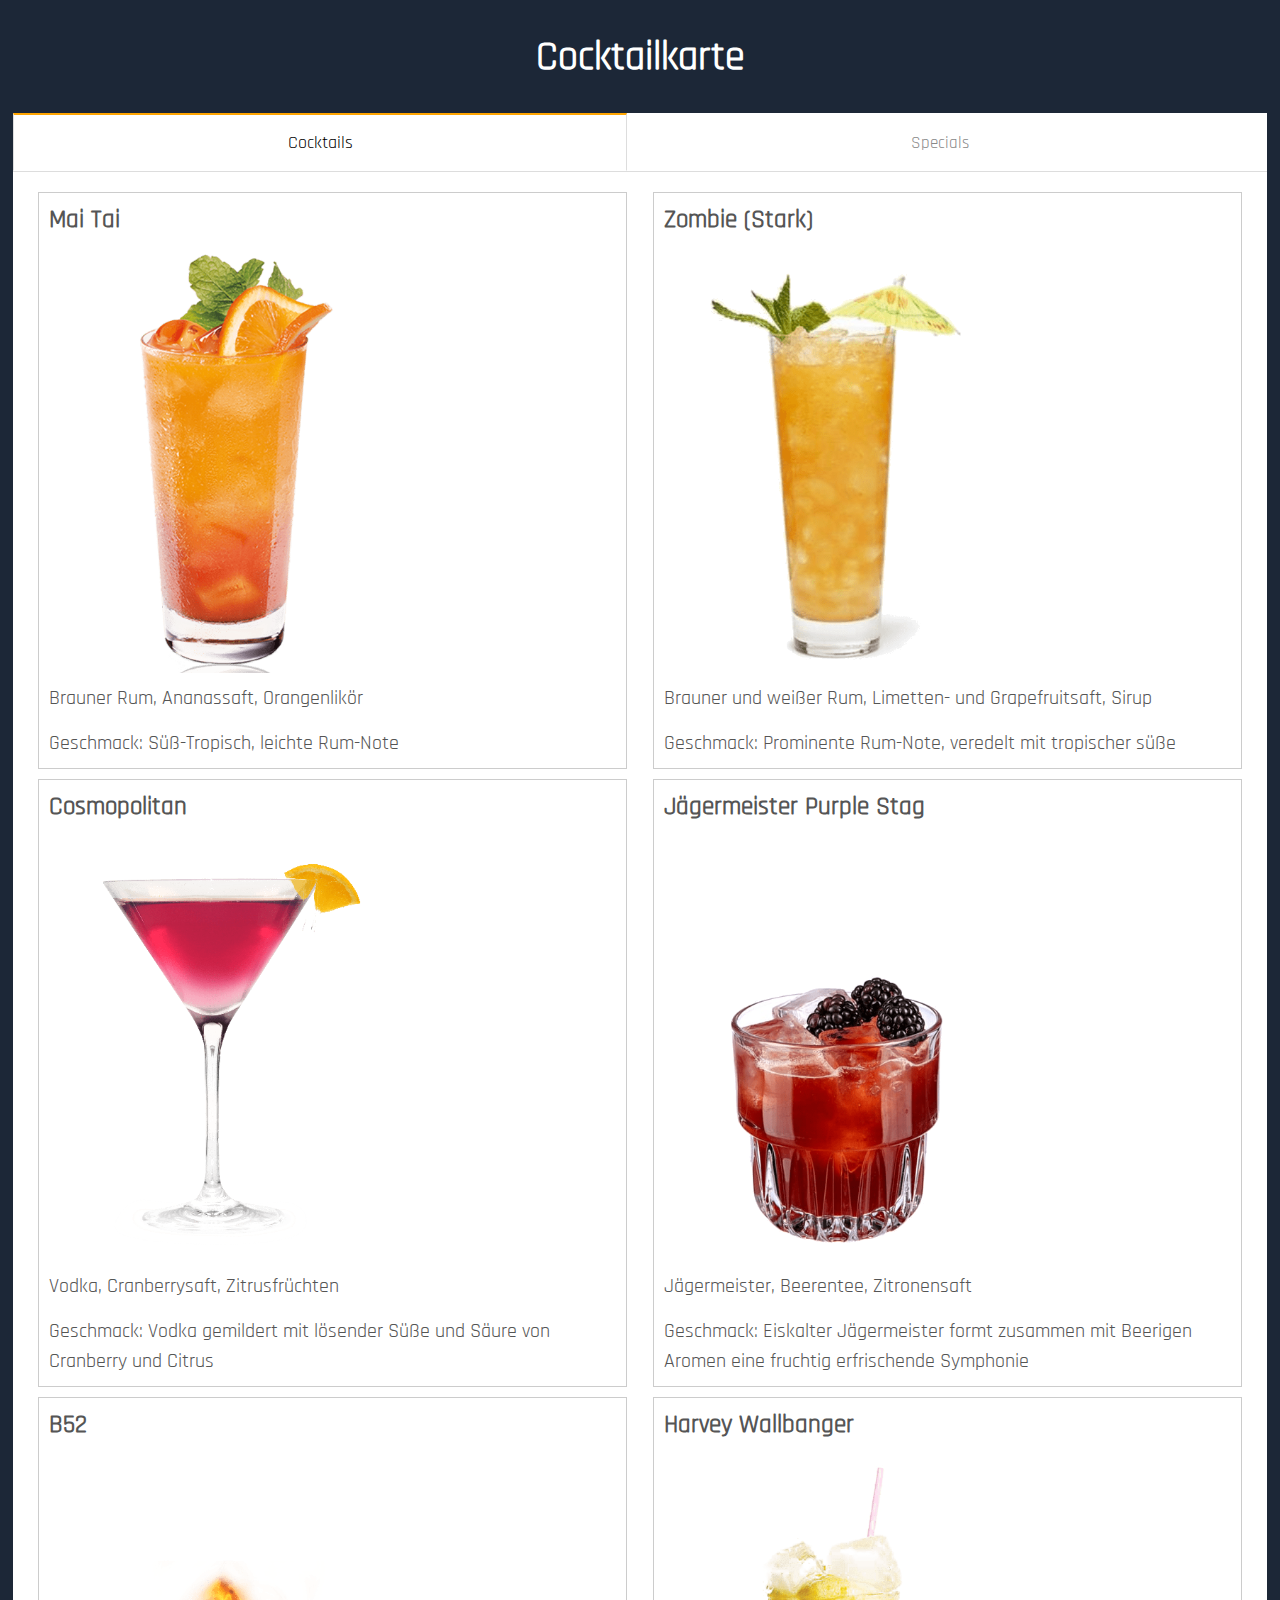
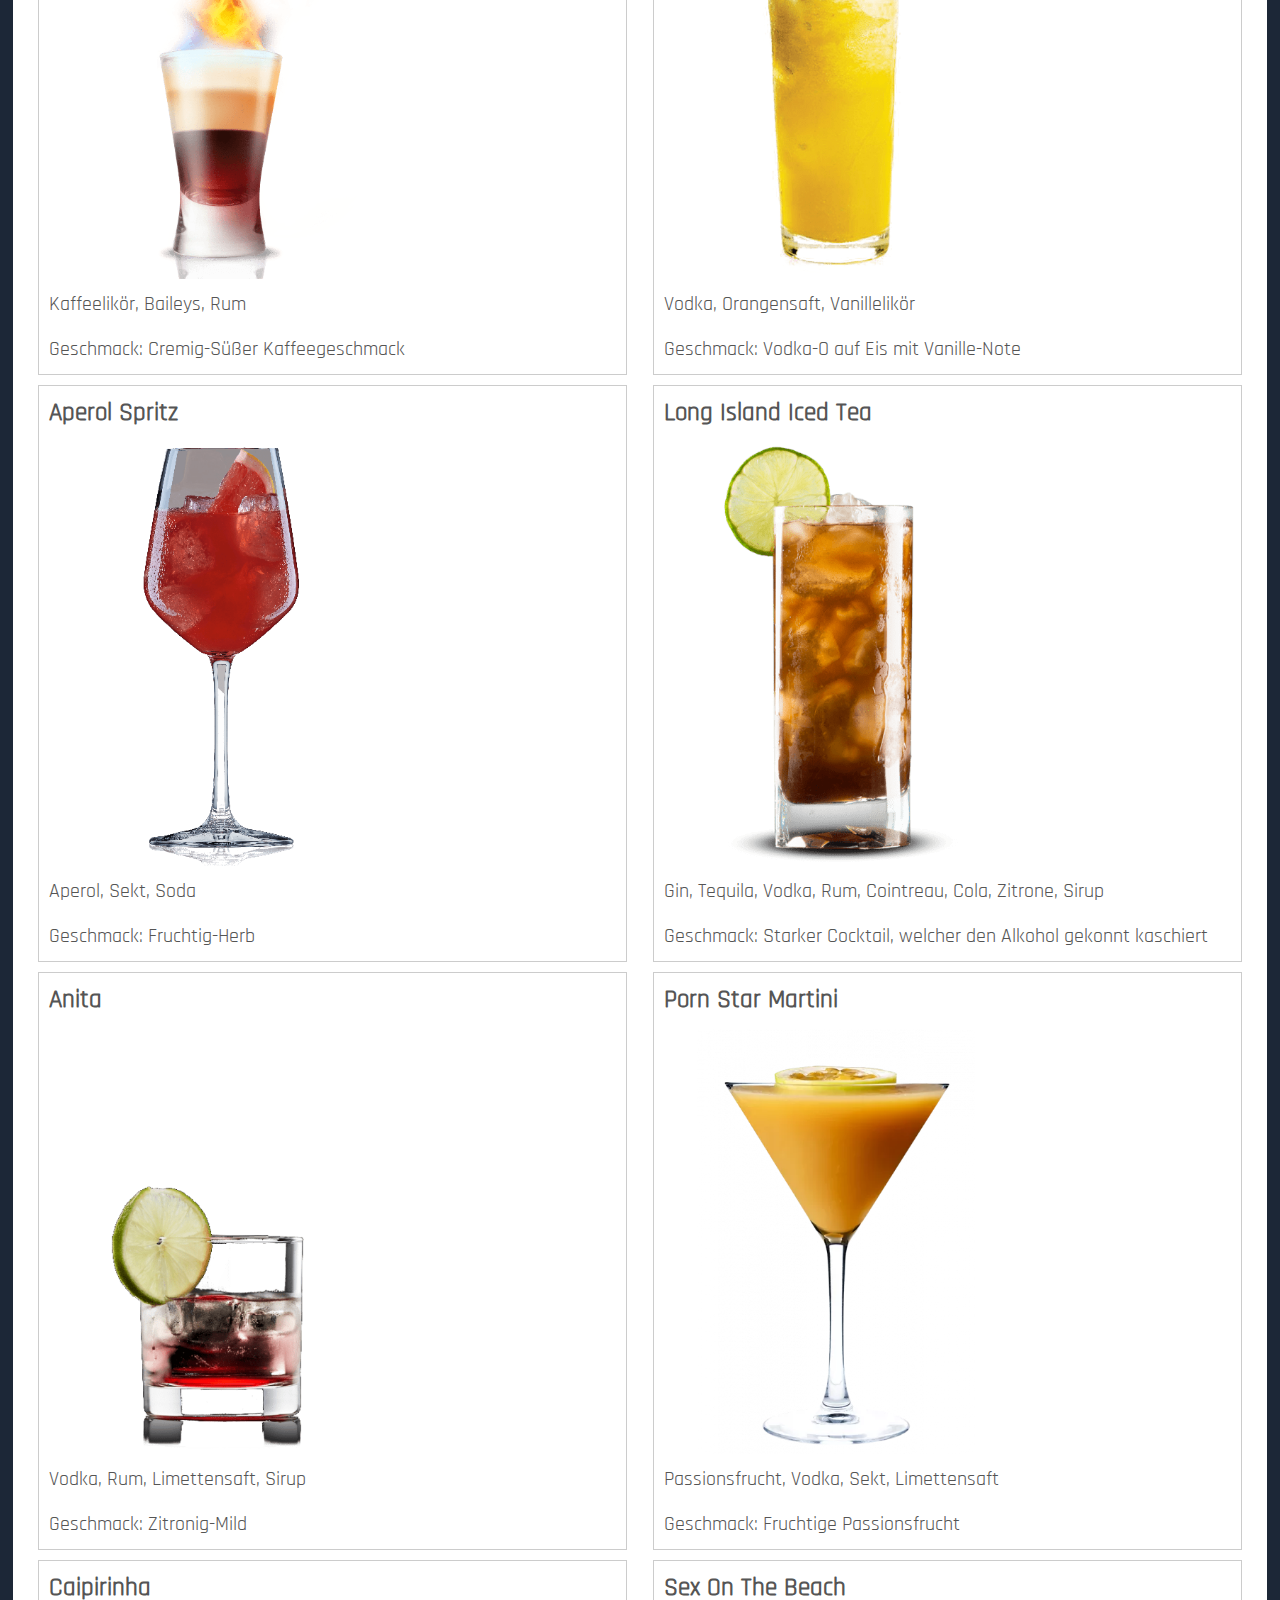
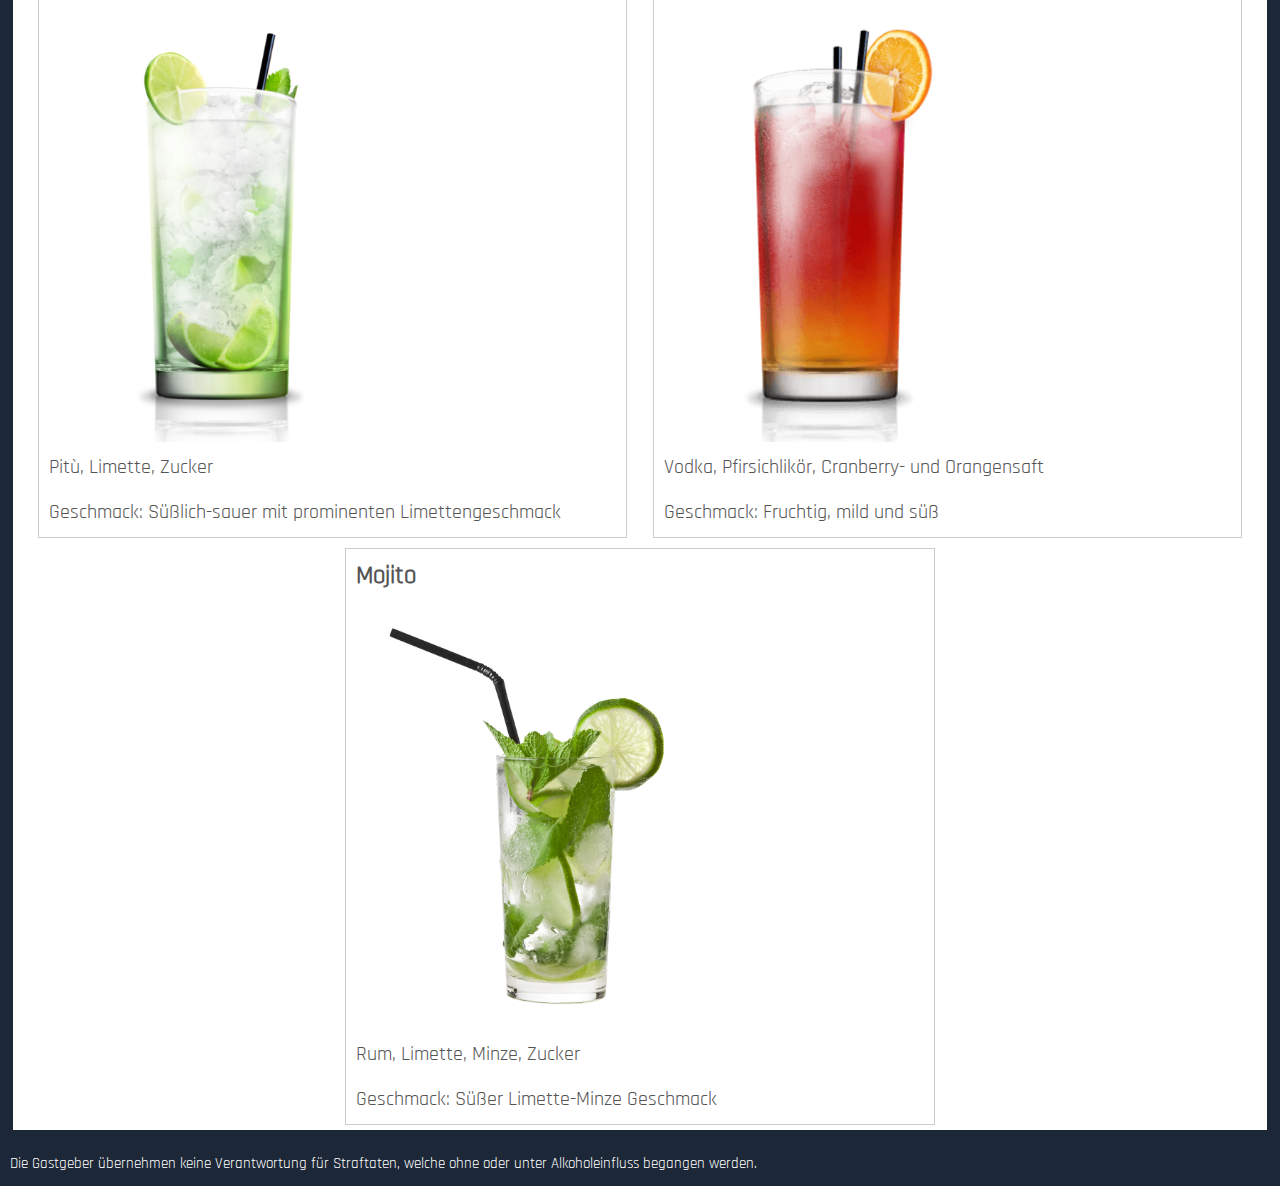
==== commit f0f67b2b: "Added new Cocktails" ====
--- a/index.html
+++ b/index.html
@@ -13,7 +13,7 @@
   <meta property="og:image" content="">
 
   <link rel="manifest" href="site.webmanifest">
-  <link rel="apple-touch-icon" href="/icon.png">
+  <link rel="apple-touch-icon" href="icon.png">
   <link rel="icon" href="icon.png">
 
   <link rel="stylesheet" href="css/normalize.css">
@@ -152,6 +152,32 @@
           <p class="taste">Geschmack: Fruchtige Passionsfrucht</p>
         </div>
       </div>
+
+      <div class="row">
+        <div class="card">
+          <h3>Caipirinha</h3>
+          <img src="img/caipirinha.png" alt="Caipirinha">
+          <p>Pitù, Limette, Zucker</p>
+          <p class="taste">Geschmack: Süßlich-sauer mit prominenten Limettengeschmack</p>
+        </div>
+
+        <div class="card">
+          <h3>Sex On The Beach</h3>
+          <img src="img/sexonthebeach.png" alt="Sex On The Beach">
+          <p>Vodka, Pfirsichlikör, Cranberry- und Orangensaft</p>
+          <p class="taste">Geschmack: Fruchtig, mild und süß</p>
+        </div>
+      </div>
+
+      <div class="row">
+        <div class="card">
+          <h3>Mojito</h3>
+          <img src="img/mojito.png" alt="Mojito">
+          <p>Rum, Limette, Minze, Zucker</p>
+          <p class="taste">Geschmack: Süßer Limette-Minze Geschmack</p>
+        </div>
+      </div>
+
     </div>
   </section>
 
